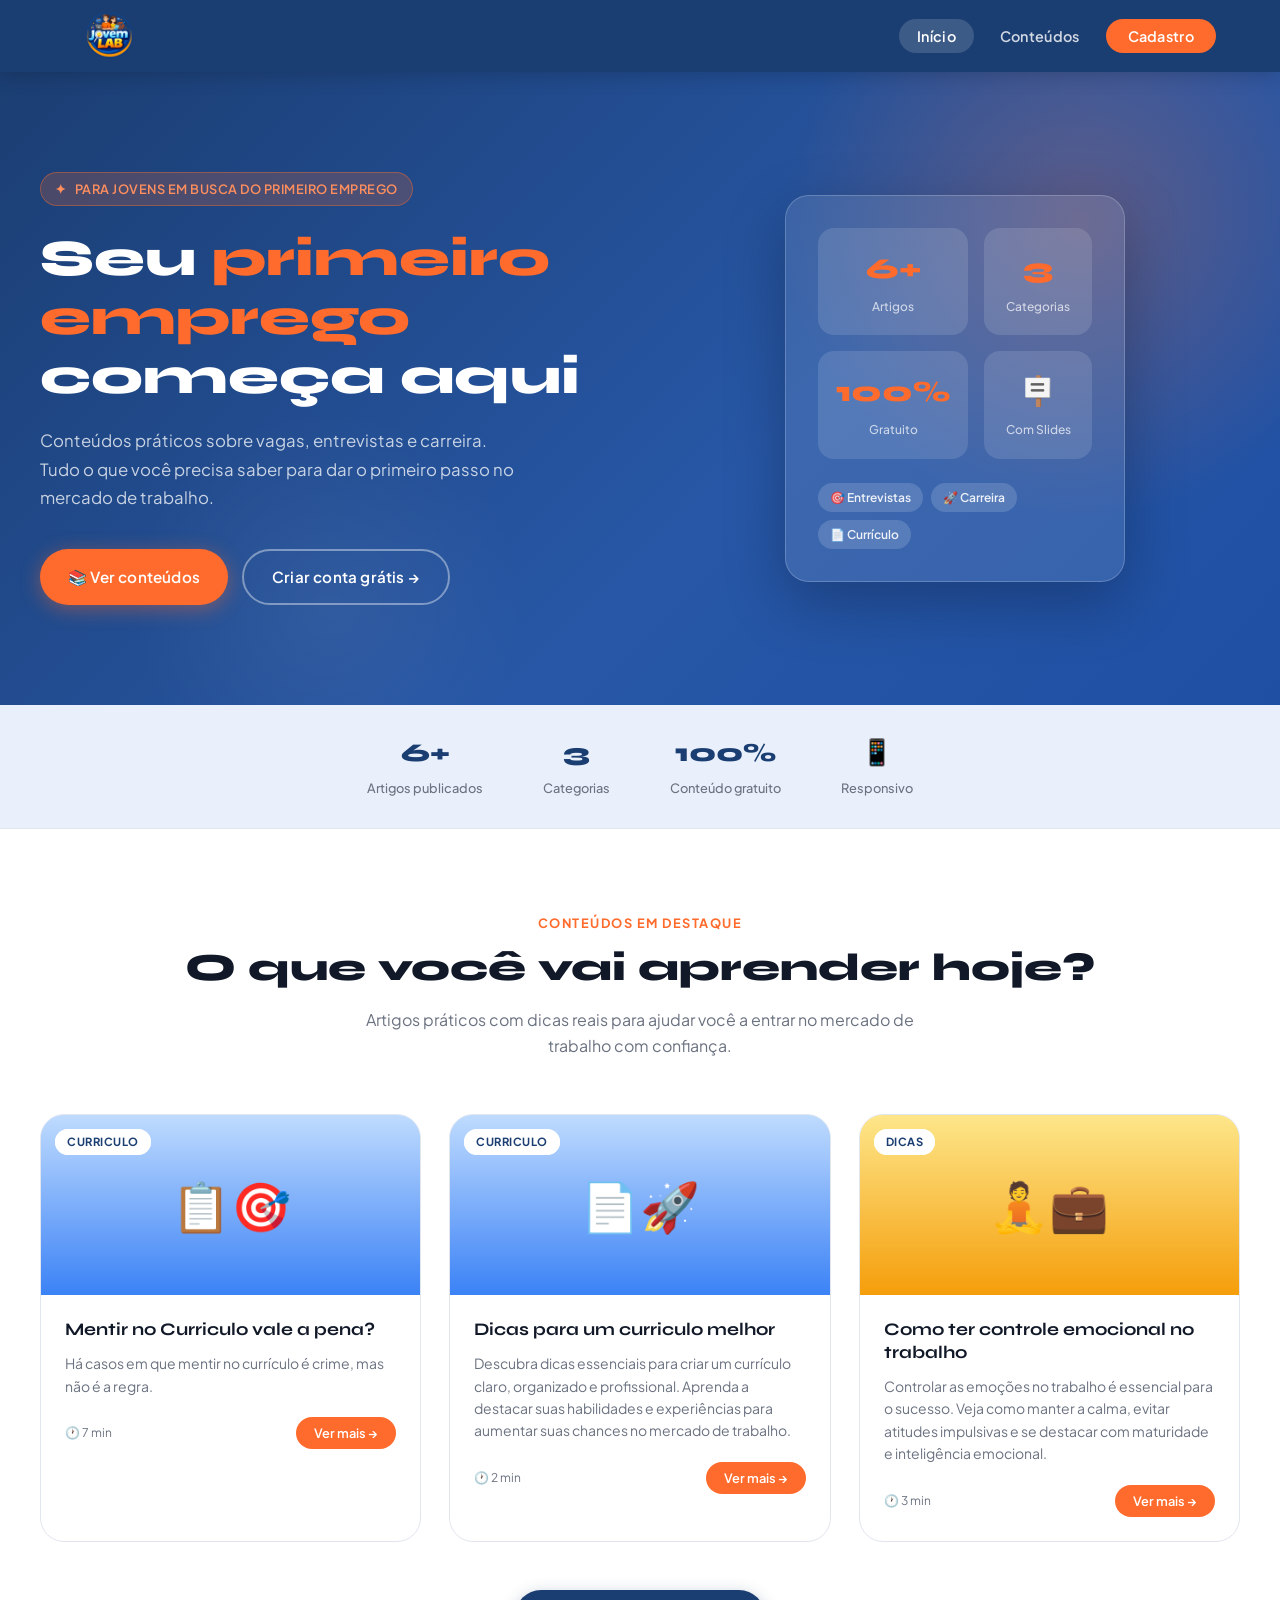
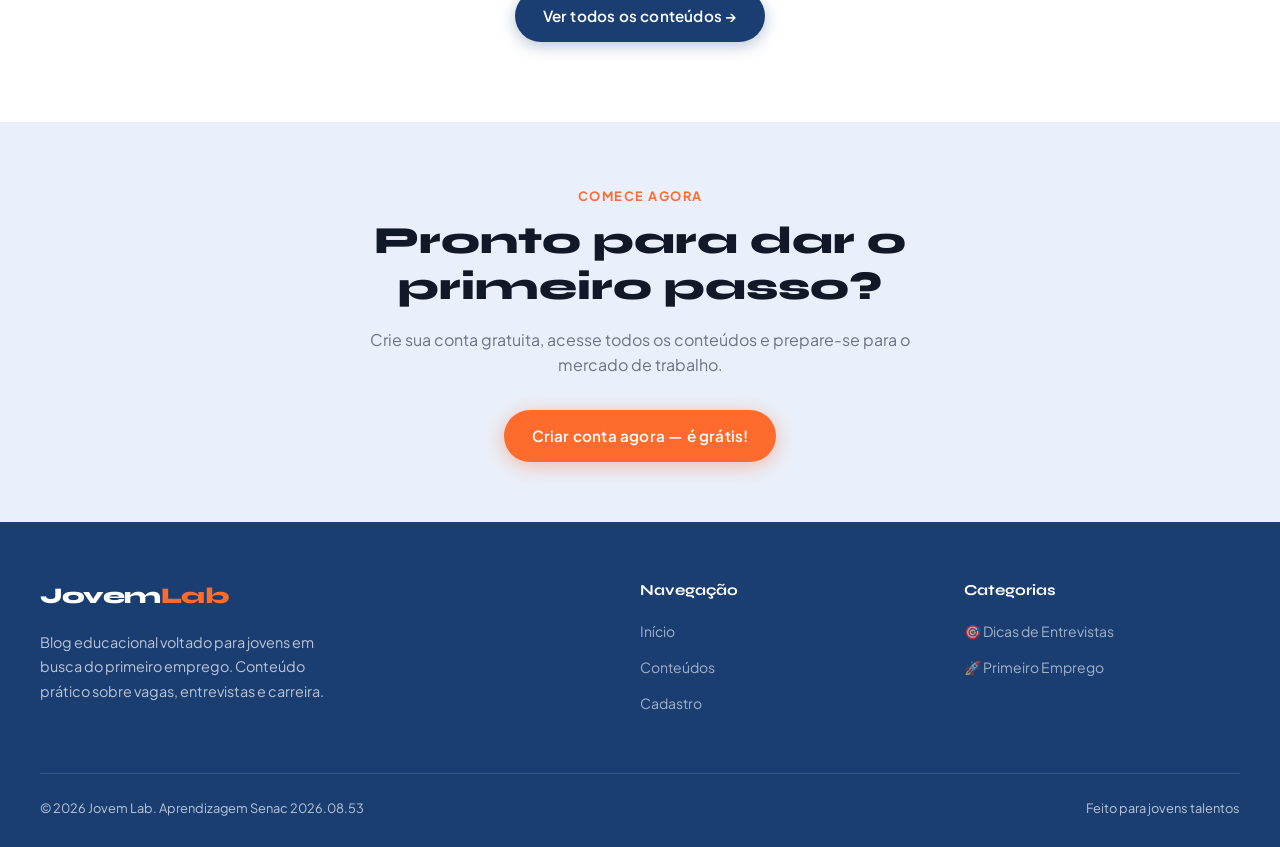
==== index.html @ 350b5780 "Slides de Kamilly e Isaac reformados" ====
<!DOCTYPE html>
<html lang="pt-BR">
<head>
  <meta charset="UTF-8" />
  <meta name="viewport" content="width=device-width, initial-scale=1.0" />
  <meta name="description" content="Jovem Lab — dicas de emprego, entrevistas e carreira para quem busca o primeiro trabalho." />
  <title>Jovem Lab — Seu Primeiro Emprego Começa Aqui</title>
  <link rel="stylesheet" href="css/style.css" />
</head>
<body>

  <!-- ========== HEADER ========== -->
  <header class="site-header" role="banner">
    <nav class="nav-container" aria-label="Navegação principal">
      <!-- Logo -->
      <a href="index.html" class="nav-logo" aria-label="Jovem Lab – página inicial">
        <img src="jovem-lab/assets/images/LogoSitesf.png" alt="Jovem Lab" class="logo-img">
      </a>

      <!-- Links -->
      <ul class="nav-links" id="nav-links" role="list">
        <li><a href="index.html"     class="nav-link">Início</a></li>
        <li><a href="conteudos.html" class="nav-link">Conteúdos</a></li>
        <li><a href="cadastro.html"  class="nav-link nav-cta">Cadastro</a></li>
      </ul>

      <!-- Botão mobile -->
      <button class="nav-toggle" id="nav-toggle" aria-label="Abrir menu" aria-expanded="false">
        <span></span><span></span><span></span>
      </button>
    </nav>
  </header>

  <!-- ========== HERO ========== -->
  <section class="hero" aria-labelledby="hero-titulo">
    <div class="hero-inner">
      <div class="hero-texto">
        <div class="hero-badge animate-up delay-1">Para jovens em busca do primeiro emprego</div>
        <h1 class="hero-title animate-up delay-2" id="hero-titulo">
          Seu <span class="destaque">primeiro emprego</span><br>
          começa aqui
        </h1>
        <p class="hero-desc animate-up delay-3">
          Conteúdos práticos sobre vagas, entrevistas e carreira.
          Tudo o que você precisa saber para dar o primeiro passo no mercado de trabalho.
        </p>
        <div class="hero-actions animate-up delay-4">
          <a href="conteudos.html" class="btn btn-laranja">
            📚 Ver conteúdos
          </a>
          <a href="cadastro.html" class="btn btn-outline">
            Criar conta grátis →
          </a>
        </div>
      </div>

      <!-- Card visual decorativo -->
      <div class="hero-visual animate-up delay-5" aria-hidden="true">
        <div class="hero-card-preview">
          <div class="preview-stats">
            <div class="stat-box">
              <span class="stat-num">6+</span>
              <span class="stat-label">Artigos</span>
            </div>
            <div class="stat-box">
              <span class="stat-num">3</span>
              <span class="stat-label">Categorias</span>
            </div>
            <div class="stat-box">
              <span class="stat-num">100%</span>
              <span class="stat-label">Gratuito</span>
            </div>
            <div class="stat-box">
              <span class="stat-num">🪧</span>
              <span class="stat-label">Com Slides</span>
            </div>
          </div>
          <div class="preview-tags">
            <span class="tag">🎯 Entrevistas</span>
            <span class="tag">🚀 Carreira</span>
            <span class="tag">📄 Currículo</span>
          </div>
        </div>
      </div>
    </div>
  </section>

  <!-- ========== BARRA DE STATS ========== -->
  <div class="stats-bar" aria-label="Números do Jovem Lab">
    <div class="stats-bar-inner">
      <div class="stat-item">
        <span class="num">6+</span>
        <span class="lbl">Artigos publicados</span>
      </div>
      <div class="stat-item">
        <span class="num">3</span>
        <span class="lbl">Categorias</span>
      </div>
      <div class="stat-item">
        <span class="num">100%</span>
        <span class="lbl">Conteúdo gratuito</span>
      </div>
      <div class="stat-item">
        <span class="num">📱</span>
        <span class="lbl">Responsivo</span>
      </div>
    </div>
  </div>

  <!-- ========== SEÇÃO DE CARDS ========== -->
  <main>
    <section class="section" aria-labelledby="titulo-conteudos">
      <div class="section-inner">
        <header class="section-header">
          <span class="section-eyebrow">Conteúdos em destaque</span>
          <h2 class="section-title" id="titulo-conteudos">
            O que você vai aprender hoje?
          </h2>
          <p class="section-sub">
            Artigos práticos com dicas reais para ajudar você a entrar no mercado de trabalho com confiança.
          </p>
        </header>

        <!-- Cards gerados dinamicamente pelo cards.js -->
        <div class="cards-grid" id="cards-home" role="list" aria-label="Artigos em destaque">
          <!-- Skeleton loading enquanto JS carrega -->
          <div class="card" aria-hidden="true">
            <div class="card-thumb skeleton"></div>
            <div class="card-body">
              <div class="skeleton" style="height:20px;margin-bottom:10px;border-radius:4px;"></div>
              <div class="skeleton" style="height:14px;margin-bottom:6px;border-radius:4px;"></div>
              <div class="skeleton" style="height:14px;width:70%;border-radius:4px;"></div>
            </div>
          </div>
        </div>

        <div style="text-align:center; margin-top:48px;">
          <a href="conteudos.html" class="btn btn-azul">Ver todos os conteúdos →</a>
        </div>
      </div>
    </section>

    <!-- ========== SEÇÃO CTA ========== -->
    <section class="section" style="background:var(--azul-light); padding:60px 24px;" aria-labelledby="cta-titulo">
      <div class="section-inner" style="text-align:center; max-width:640px;">
        <span class="section-eyebrow">Comece agora</span>
        <h2 class="section-title" id="cta-titulo">
          Pronto para dar o<br>primeiro passo?
        </h2>
        <p class="section-sub" style="margin-bottom:32px;">
          Crie sua conta gratuita, acesse todos os conteúdos e prepare-se para o mercado de trabalho.
        </p>
        <a href="cadastro.html" class="btn btn-laranja">Criar conta agora — é grátis!</a>
      </div>
    </section>
  </main>

  <!-- ========== FOOTER ========== -->
  <footer class="site-footer" role="contentinfo">
    <div class="footer-inner">
      <div class="footer-top">
        <div class="footer-brand">
          <span class="logo-text">Jovem<span>Lab</span></span>
          <p>Blog educacional voltado para jovens em busca do primeiro emprego. Conteúdo prático sobre vagas, entrevistas e carreira.</p>
        </div>
        <div class="footer-col">
          <h4>Navegação</h4>
          <ul>
            <li><a href="index.html">Início</a></li>
            <li><a href="conteudos.html">Conteúdos</a></li>
            <li><a href="cadastro.html">Cadastro</a></li>
          </ul>
        </div>
        <div class="footer-col">
          <h4>Categorias</h4>
          <ul>
            <li><a href="conteudos.html">🎯 Dicas de Entrevistas</a></li>
            <li><a href="conteudos.html">🚀 Primeiro Emprego</a></li>
          </ul>
        </div>
      </div>
      <div class="footer-bottom">
        <span>© 2026 Jovem Lab. Aprendizagem Senac 2026.08.53</span>
        <span>Feito <span class="heart"></span> para jovens talentos</span>
      </div>
    </div>
  </footer>

  <!-- Botão rolar ao topo -->
  <button class="scroll-top" id="scroll-top" aria-label="Rolar ao topo">↑</button>

  <!-- Scripts — ordem importa: DB → Cards → Main -->
  <script src="js/storage.js"></script>
  <script src="js/cards.js"></script>
  <script src="js/main.js"></script>
</body>
</html>
---- css/style.css ----
/* ============================================
   JOVEM LAB - Folha de Estilos Principal
   Paleta: Laranja, Azul, Branco
   ============================================ */

/* --- Importação de Fontes --- */
@import url('https://fonts.googleapis.com/css2?family=Syne:wght@400;600;700;800&family=Plus+Jakarta+Sans:wght@300;400;500;600&display=swap');

/* --- Variáveis de Design --- */
:root {
  --laranja:        #FF6B2C;
  --laranja-light:  #FF8F5E;
  --laranja-dark:   #E05520;
  --azul:           #1B3E72;
  --azul-mid:       #2757A6;
  --azul-light:     #EAF0FB;
  --branco:         #FFFFFF;
  --cinza-bg:       #F5F7FA;
  --cinza-text:     #6B7280;
  --cinza-border:   #E0E5EE;
  --preto:          #111827;

  --fonte-titulo:   'Syne', sans-serif;
  --fonte-corpo:    'Plus Jakarta Sans', sans-serif;

  --radius-sm:  8px;
  --radius-md:  16px;
  --radius-lg:  24px;
  --radius-xl:  40px;

  --shadow-sm:  0 2px 8px rgba(27,62,114,.08);
  --shadow-md:  0 8px 32px rgba(27,62,114,.12);
  --shadow-lg:  0 20px 60px rgba(27,62,114,.18);

  --transition: all .3s cubic-bezier(.4,0,.2,1);
}

/* --- Reset & Base --- */
*, *::before, *::after { box-sizing: border-box; margin: 0; padding: 0; }

html { scroll-behavior: smooth; font-size: 16px; }

body {
  font-family: var(--fonte-corpo);
  background: var(--branco);
  color: var(--preto);
  line-height: 1.6;
  min-height: 100vh;
  display: flex;
  flex-direction: column;
}

a { text-decoration: none; color: inherit; }
ul { list-style: none; }
img { max-width: 100%; display: block; }
button { cursor: pointer; border: none; background: none; font-family: inherit; }

/* ============================================
   HEADER / NAVEGAÇÃO
   ============================================ */
.site-header {
  background: var(--azul);
  position: sticky;
  top: 0;
  z-index: 100;
  box-shadow: 0 2px 20px rgba(0,0,0,.2);
}

.nav-container {
  max-width: 1200px;
  margin: 0 auto;
  padding: 0 24px;
  display: flex;
  align-items: center;
  justify-content: space-between;
  height: 72px;
}

/* Logo */
.nav-logo {
  display: flex;
  align-items: center;
  gap: 10px;
}

.logo-img {
  height: 60px;
  width: auto;
  display: block;
}

.logo-text {
  font-family: var(--fonte-titulo);
  font-size: 1.5rem;
  font-weight: 800;
  color: var(--branco);
  letter-spacing: -0.5px;
}

.logo-text span { color: var(--laranja); }

/* Links de Navegação */
.nav-links {
  display: flex;
  align-items: center;
  gap: 8px;
}

.nav-link {
  font-family: var(--fonte-corpo);
  font-weight: 600;
  font-size: .9rem;
  color: rgba(255,255,255,.8);
  padding: 8px 18px;
  border-radius: 50px;
  transition: var(--transition);
  letter-spacing: .3px;
}

.nav-link:hover,
.nav-link.ativo {
  color: var(--branco);
  background: rgba(255,255,255,.15);
}

.nav-link.nav-cta {
  background: var(--laranja);
  color: var(--branco);
  padding: 8px 22px;
}

.nav-link.nav-cta:hover { background: var(--laranja-dark); }

/* Hamburguer Mobile */
.nav-toggle {
  display: none;
  flex-direction: column;
  gap: 5px;
  padding: 8px;
}

.nav-toggle span {
  display: block;
  width: 24px; height: 2px;
  background: var(--branco);
  border-radius: 2px;
  transition: var(--transition);
}

/* ============================================
   HERO / BANNER
   ============================================ */
.hero {
  background: linear-gradient(135deg, var(--azul) 0%, var(--azul-mid) 60%, #1e4fa3 100%);
  padding: 100px 24px;
  position: relative;
  overflow: hidden;
}

.hero::before {
  content: '';
  position: absolute;
  width: 600px; height: 600px;
  background: radial-gradient(circle, rgba(255,107,44,.25) 0%, transparent 70%);
  top: -150px; right: -100px;
  pointer-events: none;
}

.hero::after {
  content: '';
  position: absolute;
  width: 400px; height: 400px;
  background: radial-gradient(circle, rgba(255,255,255,.06) 0%, transparent 70%);
  bottom: -100px; left: 10%;
  pointer-events: none;
}

.hero-inner {
  max-width: 1200px;
  margin: 0 auto;
  display: grid;
  grid-template-columns: 1fr 1fr;
  gap: 60px;
  align-items: center;
  position: relative;
  z-index: 1;
}

.hero-badge {
  display: inline-flex;
  align-items: center;
  gap: 8px;
  background: rgba(255,107,44,.2);
  border: 1px solid rgba(255,107,44,.4);
  color: var(--laranja-light);
  font-size: .8rem;
  font-weight: 600;
  padding: 6px 14px;
  border-radius: 50px;
  margin-bottom: 24px;
  letter-spacing: .5px;
  text-transform: uppercase;
}

.hero-badge::before { content: '✦'; }

.hero-title {
  font-family: var(--fonte-titulo);
  font-size: clamp(2rem, 4vw, 3.2rem);
  font-weight: 800;
  color: var(--branco);
  line-height: 1.15;
  margin-bottom: 20px;
}

.hero-title .destaque {
  color: var(--laranja);
  position: relative;
}

.hero-desc {
  font-size: 1.05rem;
  color: rgba(255,255,255,.75);
  line-height: 1.7;
  margin-bottom: 36px;
  max-width: 480px;
}

.hero-actions {
  display: flex;
  gap: 14px;
  flex-wrap: wrap;
}

/* Botões */
.btn {
  display: inline-flex;
  align-items: center;
  gap: 8px;
  padding: 14px 28px;
  border-radius: 50px;
  font-weight: 600;
  font-size: .95rem;
  transition: var(--transition);
  letter-spacing: .2px;
}

.btn-laranja {
  background: var(--laranja);
  color: var(--branco);
  box-shadow: 0 4px 20px rgba(255,107,44,.4);
}

.btn-laranja:hover {
  background: var(--laranja-dark);
  transform: translateY(-2px);
  box-shadow: 0 8px 28px rgba(255,107,44,.5);
}

.btn-outline {
  background: transparent;
  color: var(--branco);
  border: 2px solid rgba(255,255,255,.4);
}

.btn-outline:hover {
  border-color: var(--branco);
  background: rgba(255,255,255,.1);
  transform: translateY(-2px);
}

.btn-azul {
  background: var(--azul);
  color: var(--branco);
  box-shadow: 0 4px 16px rgba(27,62,114,.3);
}

.btn-azul:hover {
  background: var(--azul-mid);
  transform: translateY(-2px);
}

/* Ilustração Hero */
.hero-visual {
  display: flex;
  justify-content: center;
  align-items: center;
}

.hero-card-preview {
  background: rgba(255,255,255,.1);
  backdrop-filter: blur(20px);
  border: 1px solid rgba(255,255,255,.2);
  border-radius: var(--radius-lg);
  padding: 32px;
  width: 340px;
  box-shadow: 0 20px 60px rgba(0,0,0,.25);
}

.preview-stats {
  display: grid;
  grid-template-columns: 1fr 1fr;
  gap: 16px;
  margin-bottom: 24px;
}

.stat-box {
  background: rgba(255,255,255,.12);
  border-radius: var(--radius-md);
  padding: 18px;
  text-align: center;
}

.stat-num {
  font-family: var(--fonte-titulo);
  font-size: 1.8rem;
  font-weight: 800;
  color: var(--laranja);
  display: block;
}

.stat-label {
  font-size: .75rem;
  color: rgba(255,255,255,.7);
  font-weight: 500;
}

.preview-tags {
  display: flex;
  flex-wrap: wrap;
  gap: 8px;
}

.tag {
  background: rgba(255,255,255,.15);
  color: rgba(255,255,255,.9);
  font-size: .75rem;
  font-weight: 600;
  padding: 5px 12px;
  border-radius: 50px;
}

/* Stats Bar */
.stats-bar {
  background: var(--azul-light);
  padding: 28px 24px;
  border-bottom: 1px solid var(--cinza-border);
}

.stats-bar-inner {
  max-width: 1200px;
  margin: 0 auto;
  display: flex;
  justify-content: center;
  gap: 60px;
}

.stat-item {
  text-align: center;
}

.stat-item .num {
  font-family: var(--fonte-titulo);
  font-size: 1.6rem;
  font-weight: 800;
  color: var(--azul);
  display: block;
}

.stat-item .lbl {
  font-size: .8rem;
  color: var(--cinza-text);
  font-weight: 500;
}

/* ============================================
   SEÇÕES GERAIS
   ============================================ */
.section {
  padding: 80px 24px;
}

.section-inner {
  max-width: 1200px;
  margin: 0 auto;
}

.section-header {
  text-align: center;
  margin-bottom: 56px;
}

.section-eyebrow {
  display: inline-block;
  font-size: .8rem;
  font-weight: 700;
  color: var(--laranja);
  text-transform: uppercase;
  letter-spacing: 1.5px;
  margin-bottom: 12px;
}

.section-title {
  font-family: var(--fonte-titulo);
  font-size: clamp(1.6rem, 3vw, 2.4rem);
  font-weight: 800;
  color: var(--preto);
  line-height: 1.2;
  margin-bottom: 16px;
}

.section-sub {
  font-size: 1rem;
  color: var(--cinza-text);
  max-width: 560px;
  margin: 0 auto;
}

/* ============================================
   CARDS DE CONTEÚDO
   ============================================ */
.cards-grid {
  display: grid;
  grid-template-columns: repeat(auto-fill, minmax(320px, 1fr));
  gap: 28px;
}

.card {
  background: var(--branco);
  border: 1px solid var(--cinza-border);
  border-radius: var(--radius-lg);
  overflow: hidden;
  transition: var(--transition);
  cursor: pointer;
  position: relative;
}

.card:hover {
  transform: translateY(-6px);
  box-shadow: var(--shadow-lg);
  border-color: transparent;
}

.card-thumb {
  height: 180px;
  overflow: hidden;
  position: relative;
}
.cat-rosa .card-thumb {
  background: linear-gradient(180deg, #fbcfe8, #f9a8d4);
}
.cat-dicas .card-thumb {
  background: linear-gradient(180deg, #fde68a, #f59e0b);
}

.cat-curriculo .card-thumb {
  background: linear-gradient(180deg, #bfdbfe, #3b82f6);
}

.cat-entrevista .card-thumb {
  background: linear-gradient(180deg, #fbcfe8, #ec4899);
}
.cat-primeiro-emprego .card-thumb {
  background: linear-gradient(135deg, #bbf7d0, #60a5fa);
}w
.card-thumb img {
  width: 100%; height: 100%;
  object-fit: cover;
  transition: transform .5s ease;
}

.card:hover .card-thumb img { transform: scale(1.06); }

.card-thumb-placeholder {
  width: 100%; height: 100%;
  display: flex; align-items: center; justify-content: center;
  font-size: 3rem;
}

.card-category-badge {
  position: absolute;
  top: 14px; left: 14px;
  background: rgba(255,255,255,.95);
  color: var(--azul);
  font-size: .7rem;
  font-weight: 700;
  padding: 4px 12px;
  border-radius: 50px;
  letter-spacing: .5px;
  text-transform: uppercase;
}

.card-body {
  padding: 24px;
}

.card-title {
  font-family: var(--fonte-titulo);
  font-size: 1.1rem;
  font-weight: 700;
  color: var(--preto);
  margin-bottom: 10px;
  line-height: 1.3;
}

.card-desc {
  font-size: .875rem;
  color: var(--cinza-text);
  line-height: 1.6;
  margin-bottom: 20px;
}

.card-footer {
  display: flex;
  align-items: center;
  justify-content: space-between;
}

.card-meta {
  font-size: .75rem;
  color: var(--cinza-text);
  display: flex;
  align-items: center;
  gap: 6px;
}

.card-btn {
  display: inline-flex;
  align-items: center;
  gap: 6px;
  background: var(--laranja);
  color: var(--branco);
  font-size: .8rem;
  font-weight: 600;
  padding: 8px 18px;
  border-radius: 50px;
  transition: var(--transition);
}


.card-btn:hover { background: var(--laranja-dark); }

/* Categorias destacadas */
.cat-laranja .card-thumb-placeholder { background: linear-gradient(135deg, #FF6B2C22, #FF6B2C44); }
.cat-azul    .card-thumb-placeholder { background: linear-gradient(135deg, #1B3E7222, #2757A644); }
.cat-verde   .card-thumb-placeholder { background: linear-gradient(135deg, #10B98122, #06D6A044); }

/* ============================================
   FILTROS DE CATEGORIA
   ============================================ */
.filtros {
  display: flex;
  flex-wrap: wrap;
  gap: 10px;
  margin-bottom: 40px;
}

.filtro-btn {
  padding: 8px 20px;
  border-radius: 50px;
  border: 2px solid var(--cinza-border);
  background: var(--branco);
  color: var(--cinza-text);
  font-size: .85rem;
  font-weight: 600;
  transition: var(--transition);
}

.filtro-btn:hover,
.filtro-btn.ativo {
  border-color: var(--laranja);
  background: var(--laranja);
  color: var(--branco);
}

/* ============================================
   PÁGINA DE DETALHES DO CONTEÚDO
   ============================================ */
.detalhe-hero {
  background: linear-gradient(135deg, var(--azul) 0%, var(--azul-mid) 100%);
  padding: 60px 24px;
}

.detalhe-inner {
  max-width: 860px;
  margin: 0 auto;
}

.detalhe-breadcrumb {
  display: flex;
  align-items: center;
  gap: 8px;
  font-size: .8rem;
  color: rgba(255,255,255,.6);
  margin-bottom: 20px;
}

.detalhe-breadcrumb a { color: rgba(255,255,255,.8); }
.detalhe-breadcrumb a:hover { color: var(--branco); }

.detalhe-categoria {
  display: inline-block;
  background: rgba(255,107,44,.25);
  color: var(--laranja-light);
  font-size: .75rem;
  font-weight: 700;
  padding: 4px 14px;
  border-radius: 50px;
  text-transform: uppercase;
  letter-spacing: .8px;
  margin-bottom: 16px;
}

.detalhe-titulo {
  font-family: var(--fonte-titulo);
  font-size: clamp(1.6rem, 3.5vw, 2.6rem);
  font-weight: 800;
  color: var(--branco);
  line-height: 1.2;
  margin-bottom: 16px;
}

.detalhe-meta {
  display: flex;
  gap: 20px;
  flex-wrap: wrap;
  font-size: .85rem;
  color: rgba(255,255,255,.65);
}

/* Conteúdo do artigo */
.detalhe-content {
  padding: 60px 24px;
  background: var(--branco);
}

.detalhe-article {
  max-width: 860px;
  margin: 0 auto;
}

.detalhe-article p {
  font-size: 1.05rem;
  color: #374151;
  line-height: 1.8;
  margin-bottom: 24px;
}

.detalhe-article h2 {
  font-family: var(--fonte-titulo);
  font-size: 1.5rem;
  font-weight: 700;
  color: var(--azul);
  margin: 40px 0 16px;
}

.detalhe-article h3 {
  font-family: var(--fonte-titulo);
  font-size: 1.2rem;
  font-weight: 700;
  color: var(--preto);
  margin: 28px 0 12px;
}

.detalhe-article ul {
  list-style: disc;
  padding-left: 24px;
  margin-bottom: 24px;
}

.detalhe-article ul li {
  font-size: 1rem;
  color: #374151;
  line-height: 1.7;
  margin-bottom: 8px;
}

.detalhe-article .destaque-box {
  background: var(--azul-light);
  border-left: 4px solid var(--laranja);
  border-radius: 0 var(--radius-md) var(--radius-md) 0;
  padding: 20px 24px;
  margin: 28px 0;
}

.detalhe-article .destaque-box p { margin: 0; color: var(--azul); font-weight: 500; }

/* Vídeo Embed */
.video-wrapper {
  position: relative;
  padding-bottom: 56.25%;
  height: 0;
  overflow: hidden;
  border-radius: var(--radius-md);
  margin: 32px 0;
  box-shadow: var(--shadow-md);
}

.video-wrapper iframe {
  position: absolute;
  top: 0; left: 0;
  width: 100%; height: 100%;
  border: none;
  border-radius: var(--radius-md);
}

/* Imagem do artigo */
.artigo-imagem {
  width: 100%;
  border-radius: var(--radius-md);
  margin: 28px 0;
  box-shadow: var(--shadow-sm);
}

/* ============================================
   FORMULÁRIO DE CADASTRO
   ============================================ */
.cadastro-section {
  background: var(--cinza-bg);
  padding: 80px 24px;
  flex: 1;
}

.cadastro-box {
  max-width: 480px;
  margin: 0 auto;
  background: var(--branco);
  border-radius: var(--radius-xl);
  padding: 48px 40px;
  box-shadow: var(--shadow-lg);
  border: 1px solid var(--cinza-border);
}

.cadastro-icon {
  width: 64px; height: 64px;
  background: var(--azul-light);
  border-radius: var(--radius-md);
  display: flex; align-items: center; justify-content: center;
  font-size: 28px;
  margin: 0 auto 24px;
}

.cadastro-box h1 {
  font-family: var(--fonte-titulo);
  font-size: 1.8rem;
  font-weight: 800;
  color: var(--preto);
  text-align: center;
  margin-bottom: 8px;
}

.cadastro-box .sub {
  text-align: center;
  color: var(--cinza-text);
  font-size: .9rem;
  margin-bottom: 36px;
}

.form-group {
  margin-bottom: 20px;
}

.form-label {
  display: block;
  font-size: .85rem;
  font-weight: 600;
  color: var(--preto);
  margin-bottom: 8px;
}

.form-input {
  width: 100%;
  padding: 13px 16px;
  border: 2px solid var(--cinza-border);
  border-radius: var(--radius-md);
  font-family: var(--fonte-corpo);
  font-size: .95rem;
  color: var(--preto);
  background: var(--branco);
  transition: var(--transition);
  outline: none;
}

.form-input:focus {
  border-color: var(--azul-mid);
  box-shadow: 0 0 0 4px rgba(39,87,166,.1);
}

.form-input.error { border-color: #EF4444; }

.form-error {
  font-size: .78rem;
  color: #EF4444;
  margin-top: 6px;
  display: none;
}

.form-error.visible { display: block; }

.btn-form {
  width: 100%;
  padding: 15px;
  background: var(--laranja);
  color: var(--branco);
  border-radius: var(--radius-md);
  font-size: 1rem;
  font-weight: 700;
  font-family: var(--fonte-corpo);
  transition: var(--transition);
  margin-top: 8px;
}

.btn-form:hover {
  background: var(--laranja-dark);
  transform: translateY(-2px);
  box-shadow: 0 6px 20px rgba(255,107,44,.4);
}

.form-footer {
  text-align: center;
  margin-top: 24px;
  font-size: .85rem;
  color: var(--cinza-text);
}

.form-footer a { color: var(--azul-mid); font-weight: 600; }

/* Alerta de sucesso/erro */
.alert {
  display: none;
  padding: 14px 18px;
  border-radius: var(--radius-md);
  font-size: .9rem;
  font-weight: 500;
  margin-bottom: 20px;
}

.alert.sucesso {
  background: #D1FAE5;
  color: #065F46;
  border: 1px solid #6EE7B7;
  display: flex;
  align-items: center;
  gap: 8px;
}

.alert.erro {
  background: #FEE2E2;
  color: #991B1B;
  border: 1px solid #FCA5A5;
  display: flex;
  align-items: center;
  gap: 8px;
}

/* Lista de usuários cadastrados */
.usuarios-lista {
  margin-top: 40px;
  padding-top: 40px;
  border-top: 1px solid var(--cinza-border);
}

.usuarios-lista h3 {
  font-family: var(--fonte-titulo);
  font-size: 1rem;
  font-weight: 700;
  color: var(--azul);
  margin-bottom: 16px;
}

.usuario-item {
  display: flex;
  align-items: center;
  gap: 12px;
  padding: 10px 0;
  border-bottom: 1px solid var(--cinza-border);
  font-size: .85rem;
  color: var(--cinza-text);
}

.usuario-avatar {
  width: 32px; height: 32px;
  background: var(--azul-light);
  border-radius: 50%;
  display: flex; align-items: center; justify-content: center;
  font-size: .85rem;
  color: var(--azul);
  font-weight: 700;
  flex-shrink: 0;
}

/* ============================================
   FOOTER
   ============================================ */
.site-footer {
  background: var(--azul);
  color: rgba(255,255,255,.7);
  padding: 56px 24px 28px;
  margin-top: auto;
}

.footer-inner {
  max-width: 1200px;
  margin: 0 auto;
}

.footer-top {
  display: grid;
  grid-template-columns: 2fr 1fr 1fr;
  gap: 48px;
  margin-bottom: 48px;
}

.footer-brand .logo-text {
  font-size: 1.4rem;
  margin-bottom: 16px;
  display: block;
}

.footer-brand p {
  font-size: .9rem;
  line-height: 1.7;
  max-width: 300px;
}

.footer-col h4 {
  font-family: var(--fonte-titulo);
  font-weight: 700;
  color: var(--branco);
  font-size: .95rem;
  margin-bottom: 16px;
}

.footer-col ul li { margin-bottom: 10px; }
.footer-col ul li a {
  font-size: .875rem;
  color: rgba(255,255,255,.6);
  transition: var(--transition);
}
.footer-col ul li a:hover { color: var(--laranja); }

.footer-bottom {
  border-top: 1px solid rgba(255,255,255,.12);
  padding-top: 24px;
  display: flex;
  justify-content: space-between;
  align-items: center;
  font-size: .8rem;
}

.footer-bottom .heart { color: var(--laranja); }

/* ============================================
   PÁGINA DE CONTEÚDOS
   ============================================ */
.conteudos-hero {
  background: linear-gradient(135deg, var(--azul) 0%, var(--azul-mid) 100%);
  padding: 60px 24px;
  text-align: center;
}

.conteudos-hero h1 {
  font-family: var(--fonte-titulo);
  font-size: clamp(1.8rem, 3.5vw, 2.8rem);
  font-weight: 800;
  color: var(--branco);
  margin-bottom: 14px;
}

.conteudos-hero p {
  color: rgba(255,255,255,.7);
  font-size: 1.05rem;
  max-width: 520px;
  margin: 0 auto;
}

/* Barra de busca */
.search-bar-wrap {
  max-width: 1200px;
  margin: 0 auto;
  padding: 0 24px;
  position: relative;
  top: -28px;
}

.search-bar {
  background: var(--branco);
  border-radius: var(--radius-xl);
  padding: 6px 6px 6px 24px;
  display: flex;
  align-items: center;
  gap: 12px;
  box-shadow: var(--shadow-lg);
}

.search-bar input {
  flex: 1;
  border: none;
  outline: none;
  font-family: var(--fonte-corpo);
  font-size: .95rem;
  color: var(--preto);
  background: transparent;
}

.search-bar button {
  background: var(--laranja);
  color: var(--branco);
  padding: 12px 24px;
  border-radius: 50px;
  font-weight: 600;
  font-size: .875rem;
  transition: var(--transition);
}

.search-bar button:hover { background: var(--laranja-dark); }

/* Empty state */
.empty-state {
  text-align: center;
  padding: 60px 20px;
  color: var(--cinza-text);
}
.empty-state .emoji { font-size: 3rem; margin-bottom: 16px; }
.empty-state h3 {
  font-family: var(--fonte-titulo);
  font-size: 1.2rem;
  font-weight: 700;
  color: var(--preto);
  margin-bottom: 8px;
}

/* ============================================
   RESPONSIVIDADE
   ============================================ */
@media (max-width: 900px) {
  .hero-inner { grid-template-columns: 1fr; gap: 48px; }
  .hero-visual { order: -1; }
  .hero-card-preview { width: 100%; max-width: 380px; }
  .footer-top { grid-template-columns: 1fr 1fr; }
  .footer-brand { grid-column: 1 / -1; }
  .stats-bar-inner { gap: 32px; flex-wrap: wrap; }
}

@media (max-width: 640px) {
  .nav-links { display: none; }
  .nav-toggle { display: flex; }
  .nav-links.open {
    display: flex;
    flex-direction: column;
    position: fixed;
    top: 72px; left: 0; right: 0;
    background: var(--azul);
    padding: 20px;
    box-shadow: var(--shadow-lg);
    gap: 4px;
  }
  .nav-link { width: 100%; border-radius: var(--radius-md); }
  .hero { padding: 60px 20px; }
  .hero-title { font-size: 1.8rem; }
  .hero-actions { flex-direction: column; }
  .btn { width: 100%; justify-content: center; }
  .cards-grid { grid-template-columns: 1fr; }
  .footer-top { grid-template-columns: 1fr; gap: 32px; }
  .footer-bottom { flex-direction: column; gap: 12px; text-align: center; }
  .cadastro-box { padding: 32px 24px; border-radius: var(--radius-lg); }
  .stats-bar-inner { gap: 20px; }
  .section { padding: 56px 20px; }
}

/* ============================================
   ANIMAÇÕES DE ENTRADA
   ============================================ */
@keyframes fadeUp {
  from { opacity: 0; transform: translateY(24px); }
  to   { opacity: 1; transform: translateY(0); }
}

@keyframes fadeIn {
  from { opacity: 0; }
  to   { opacity: 1; }
}

.animate-up  { animation: fadeUp .6s ease forwards; }
.animate-in  { animation: fadeIn .4s ease forwards; }
.delay-1 { animation-delay: .1s; }
.delay-2 { animation-delay: .2s; }
.delay-3 { animation-delay: .3s; }
.delay-4 { animation-delay: .4s; }
.delay-5 { animation-delay: .5s; }

/* Loading skeleton */
.skeleton {
  background: linear-gradient(90deg, #f0f0f0 25%, #e0e0e0 50%, #f0f0f0 75%);
  background-size: 200% 100%;
  animation: shimmer 1.5s infinite;
  border-radius: var(--radius-sm);
}

@keyframes shimmer {
  0% { background-position: 200% 0; }
  100% { background-position: -200% 0; }
}

/* Scroll para topo */
.scroll-top {
  position: fixed;
  bottom: 28px; right: 28px;
  width: 44px; height: 44px;
  background: var(--laranja);
  color: var(--branco);
  border-radius: 50%;
  display: flex; align-items: center; justify-content: center;
  font-size: 1.1rem;
  box-shadow: 0 4px 16px rgba(255,107,44,.4);
  transition: var(--transition);
  opacity: 0;
  pointer-events: none;
  z-index: 99;
}

.scroll-top.visivel {
  opacity: 1;
  pointer-events: all;
}

.scroll-top:hover { transform: translateY(-3px); background: var(--laranja-dark); }

.detalhe-content img {
  width: 100%;
  max-width: 700px;
  display: block;
  margin: 20px auto;
  border-radius: 10px;
}
.slides-kalebe {
  max-width: 900px;
  margin: 30px auto;
}

.slides-kalebe div {
  overflow: hidden; /* evita a imagem "vazar" */
  border-radius: 12px;
}

.slides-kalebe img {
  width: 100%;
  transition: transform 0.3s ease;
}

/* AQUI ESTÁ O SCALE 🔥 */
.slides-kalebe img:hover {
  transform: scale(0.9);
}
.slides-kalebe img:hover {
  transform: scale(0.9);
  filter: brightness(0.9);
}
.slide-lucas {
  max-width: 900px;
  margin: 30px auto;
  overflow: hidden;
  border-radius: 12px;
}

.slide-lucas img {
  width: 100%;
  transition: transform 0.3s ease;
}

/* efeito ao passar o mouse */
.slide-lucas img:hover {
  transform: scale(0.9);
}
.slide-arnold {
  max-width: 900px;
  margin: 30px auto;
  overflow: hidden;
  border-radius: 12px;
}

.slide-arnold img {
  width: 100%;
  transition: transform 0.3s ease;
}

/* efeito ao passar o mouse */
.slide-arnold img:hover {
  transform: scale(0.9);
}
.slide-vivian {
  max-width: 900px;
  margin: 30px auto;
  overflow: hidden;
  border-radius: 12px;
}

.slide-vivian img {
  width: 100%;
  transition: transform 0.3s ease;
}

/* efeito ao passar o mouse */
.slide-vivian img:hover {
  transform: scale(0.9);
}
.slide-vinicius {
  max-width: 900px;
  margin: 30px auto;
  overflow: hidden;
  border-radius: 12px;
}

.slide-vinicius img {
  width: 100%;
  transition: transform 0.3s ease;
}

/* efeito ao passar o mouse */
.slide-vinicius img:hover {
  transform: scale(0.9);
}
.slide-lucas{
text-align: justify;
text-justify: inter-word;
}
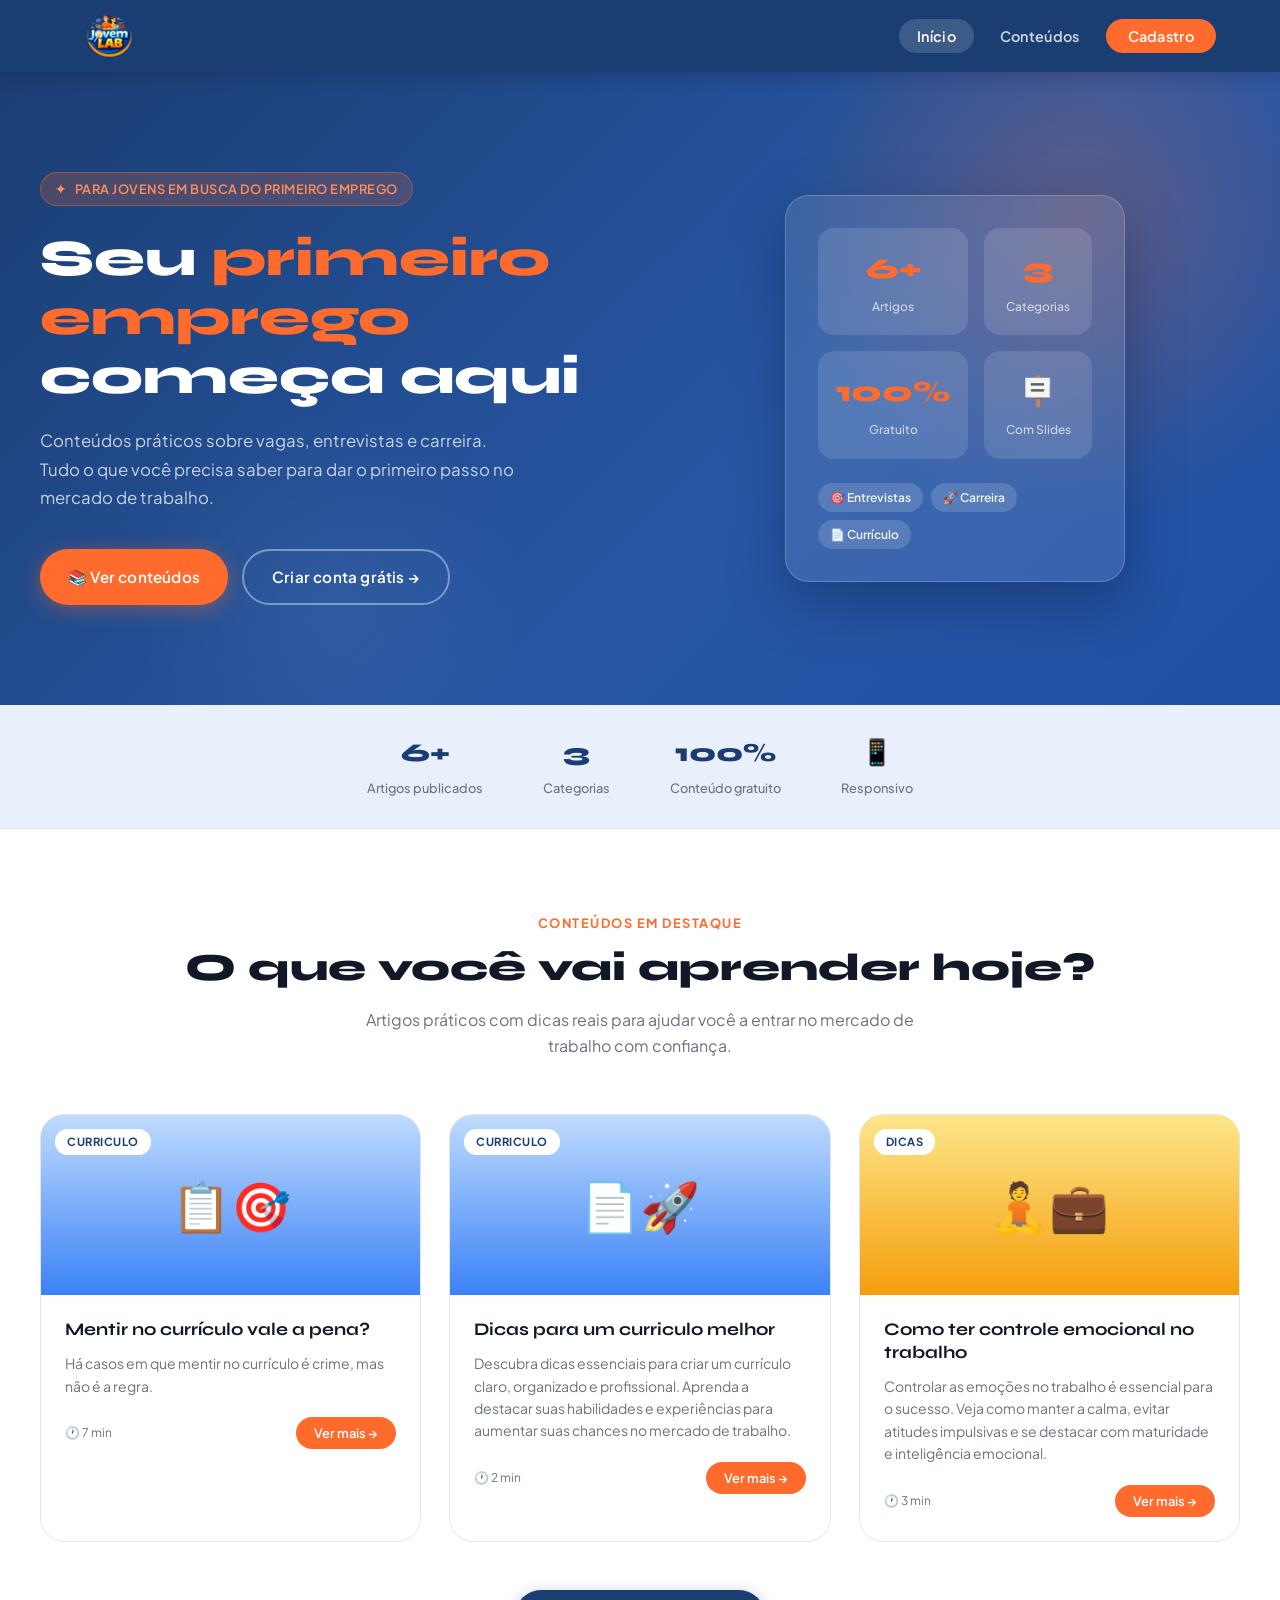
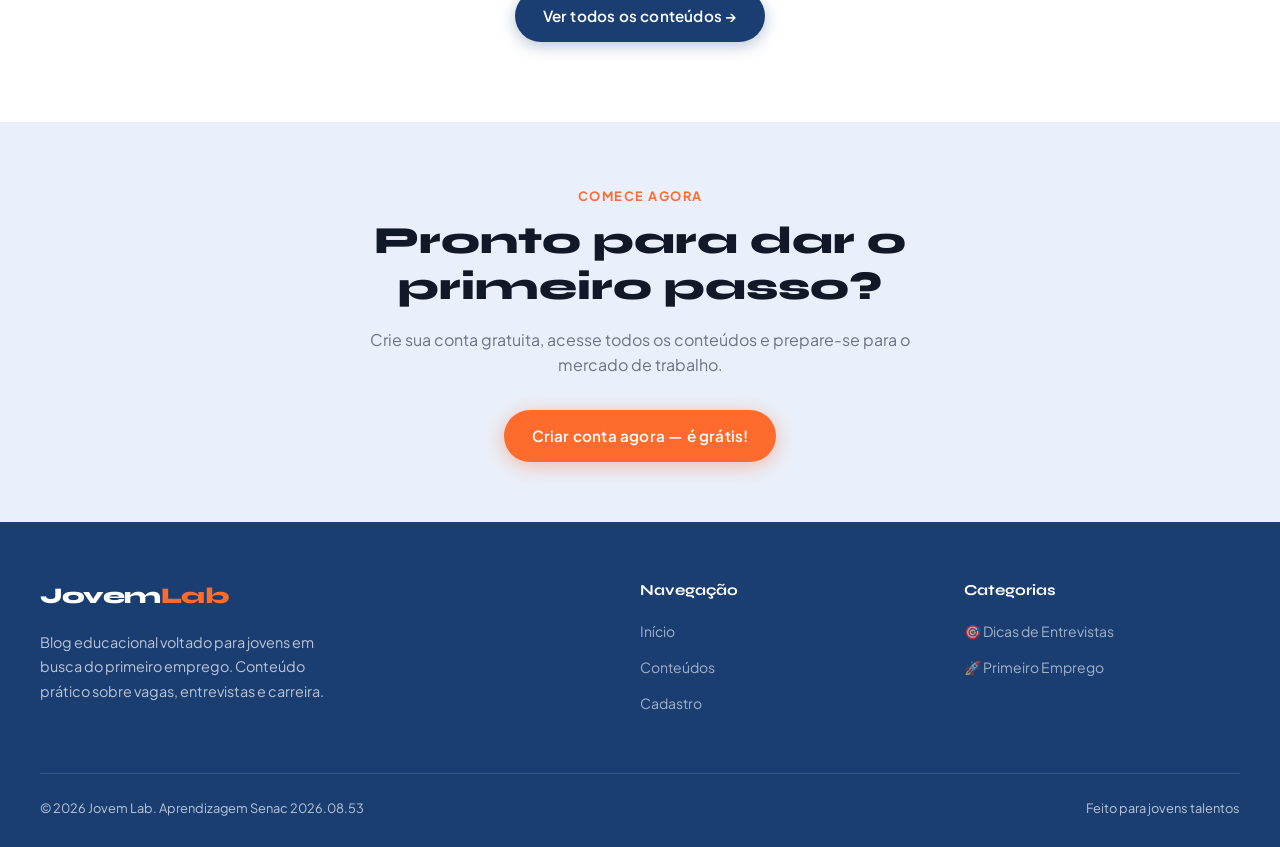
==== commit 6ee6cd57: "Adição do ícone do site" ====
--- a/index.html
+++ b/index.html
@@ -6,6 +6,7 @@
   <meta name="description" content="Jovem Lab — dicas de emprego, entrevistas e carreira para quem busca o primeiro trabalho." />
   <title>Jovem Lab — Seu Primeiro Emprego Começa Aqui</title>
   <link rel="stylesheet" href="css/style.css" />
+  <link rel="icon" type="image/png" href="jovem-lab/assets/images/favicon.png">
 </head>
 <body>
 
--- a/css/style.css
+++ b/css/style.css
@@ -462,7 +462,10 @@
 }
 .cat-primeiro-emprego .card-thumb {
   background: linear-gradient(135deg, #bbf7d0, #60a5fa);
-}w
+}
+.cat-autores .card-thumb{
+  background: linear-gradient(135deg, #60a5fa, #2563eb);
+}
 .card-thumb img {
   width: 100%; height: 100%;
   object-fit: cover;
@@ -1223,4 +1226,69 @@
 .slide-lucas{
 text-align: justify;
 text-justify: inter-word;
+}
+.slide-lucas{
+  text-align: justify;
+}
+/* ÁREA GERAL */
+.equipe {
+  display: flex;
+  flex-direction: column;
+  gap: 30px;
+
+  width: 90%;
+  max-width: 1000px;
+
+  margin: 40px auto;
+}
+
+/* CADA MEMBRO */
+.membro {
+  display: flex;
+  align-items: center;
+
+  gap: 25px;
+
+  background: white;
+
+  padding: 20px;
+
+  border-radius: 20px;
+
+  box-shadow: 0 5px 15px rgba(0,0,0,0.08);
+}
+
+/* FOTO */
+.membro img {
+  width: 120px;
+  height: 120px;
+
+  object-fit: cover;
+
+  border-radius: 50%;
+
+  transition: 0.3s ease;
+}
+
+/* ZOOM */
+.membro img:hover {
+  transform: scale(1.3);
+}
+
+/* TEXTO */
+.info {
+  flex: 1;
+}
+
+/* FUNÇÃO */
+.info h3 {
+  display: flex;
+  align-items: center;
+
+  gap: 10px;
+
+  margin-bottom: 10px;
+
+  font-size: 26px;
+
 }
